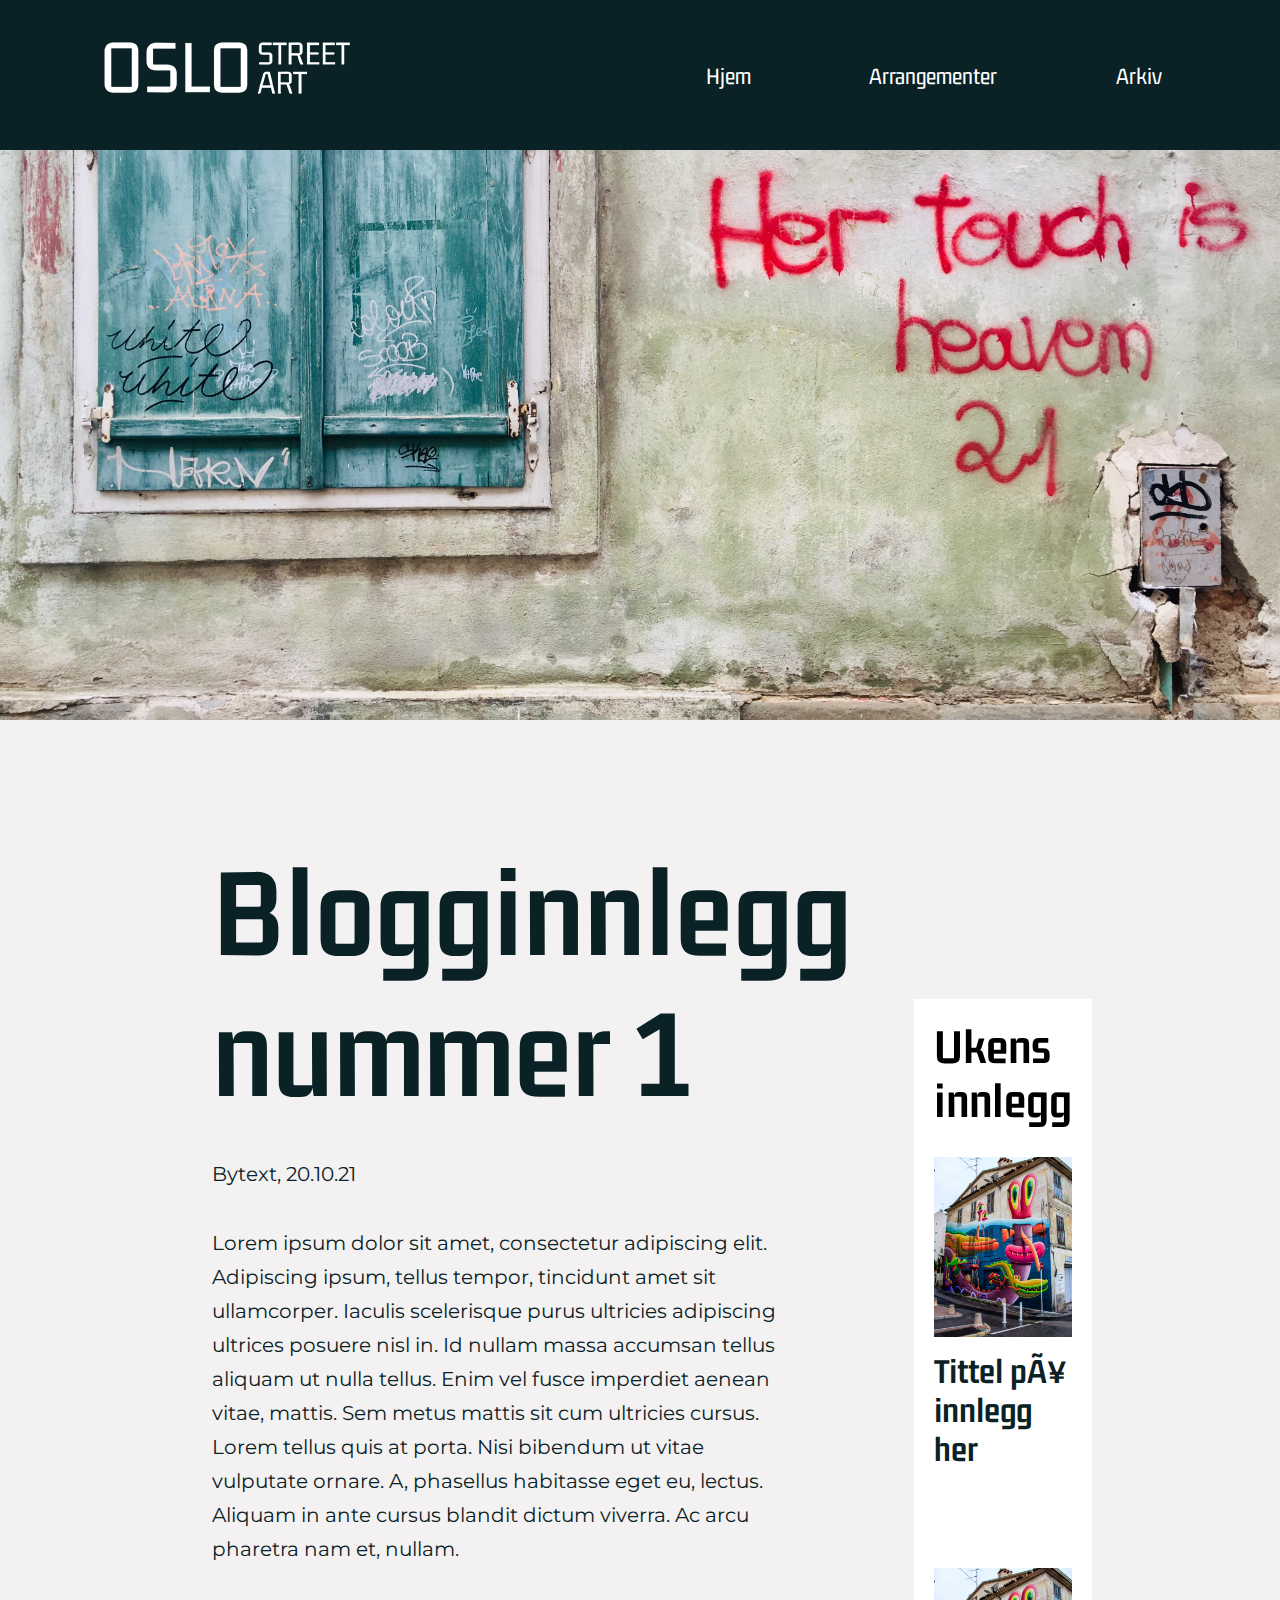
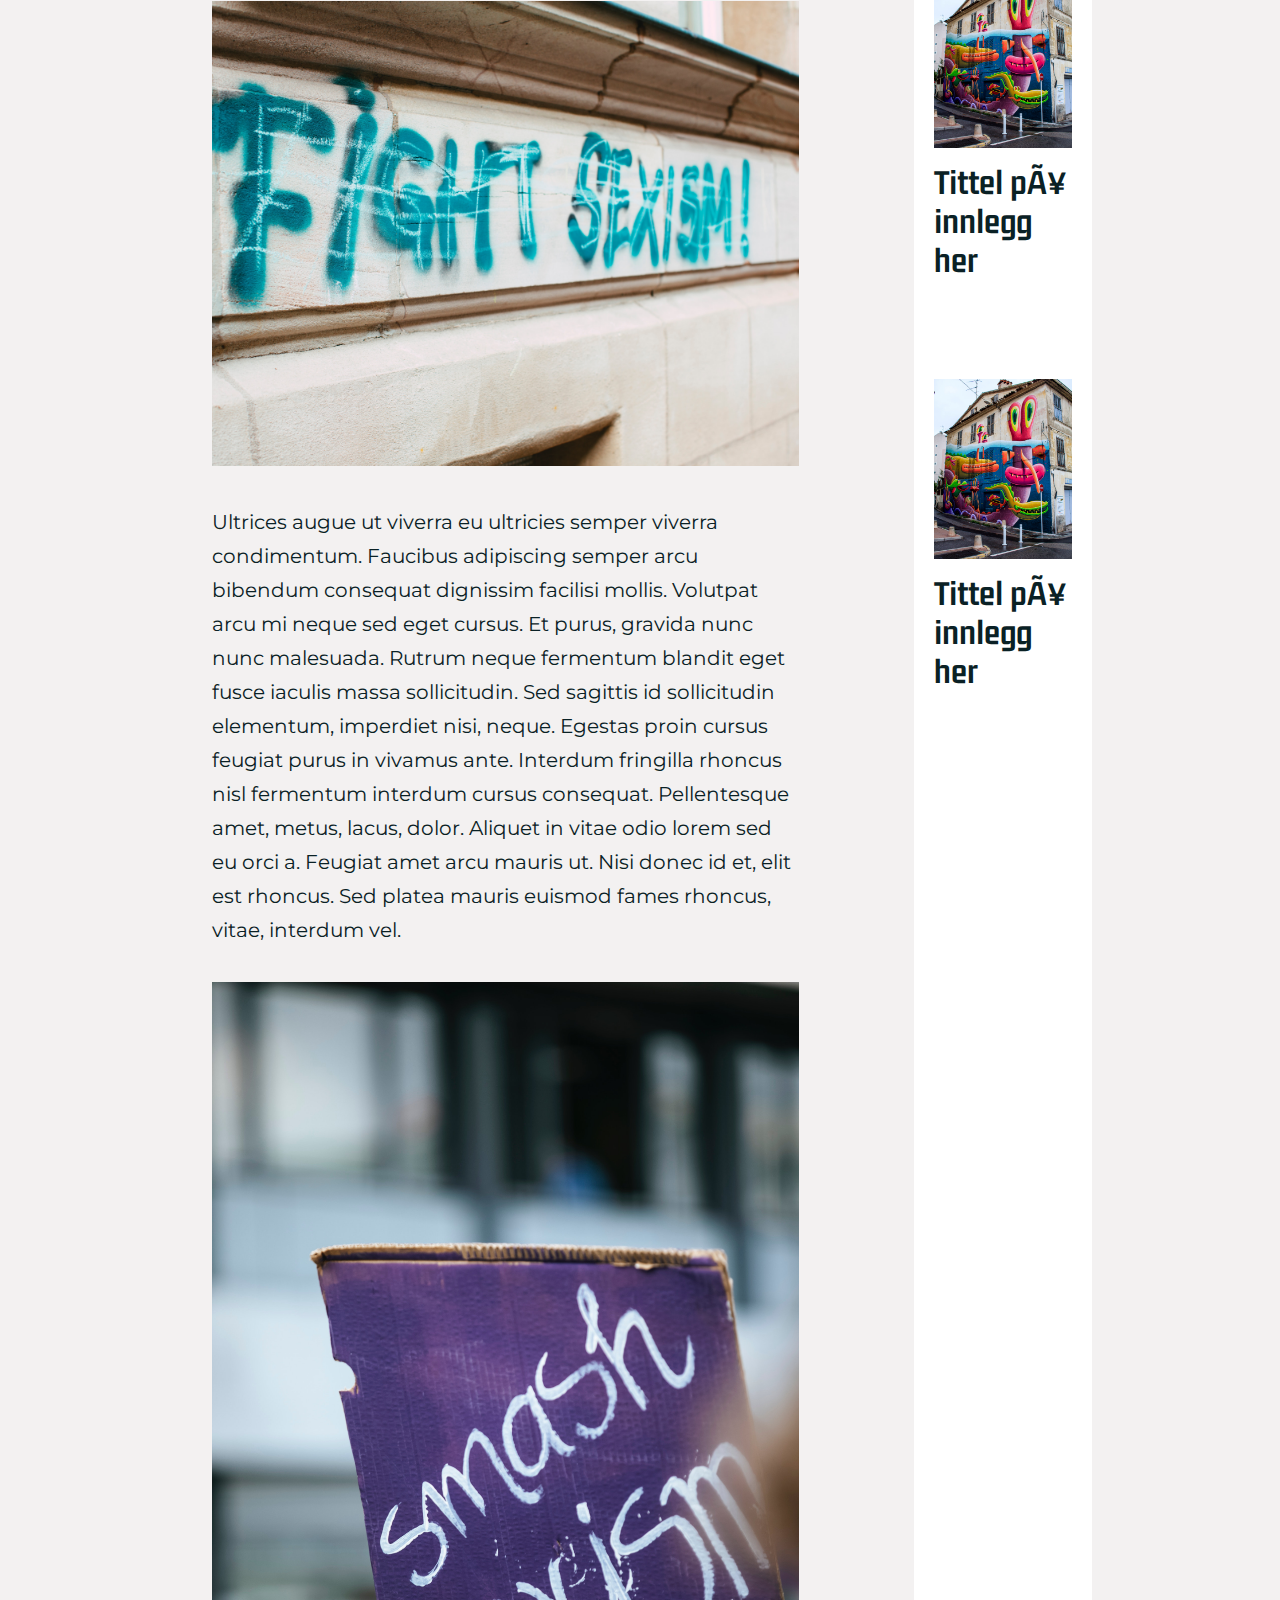
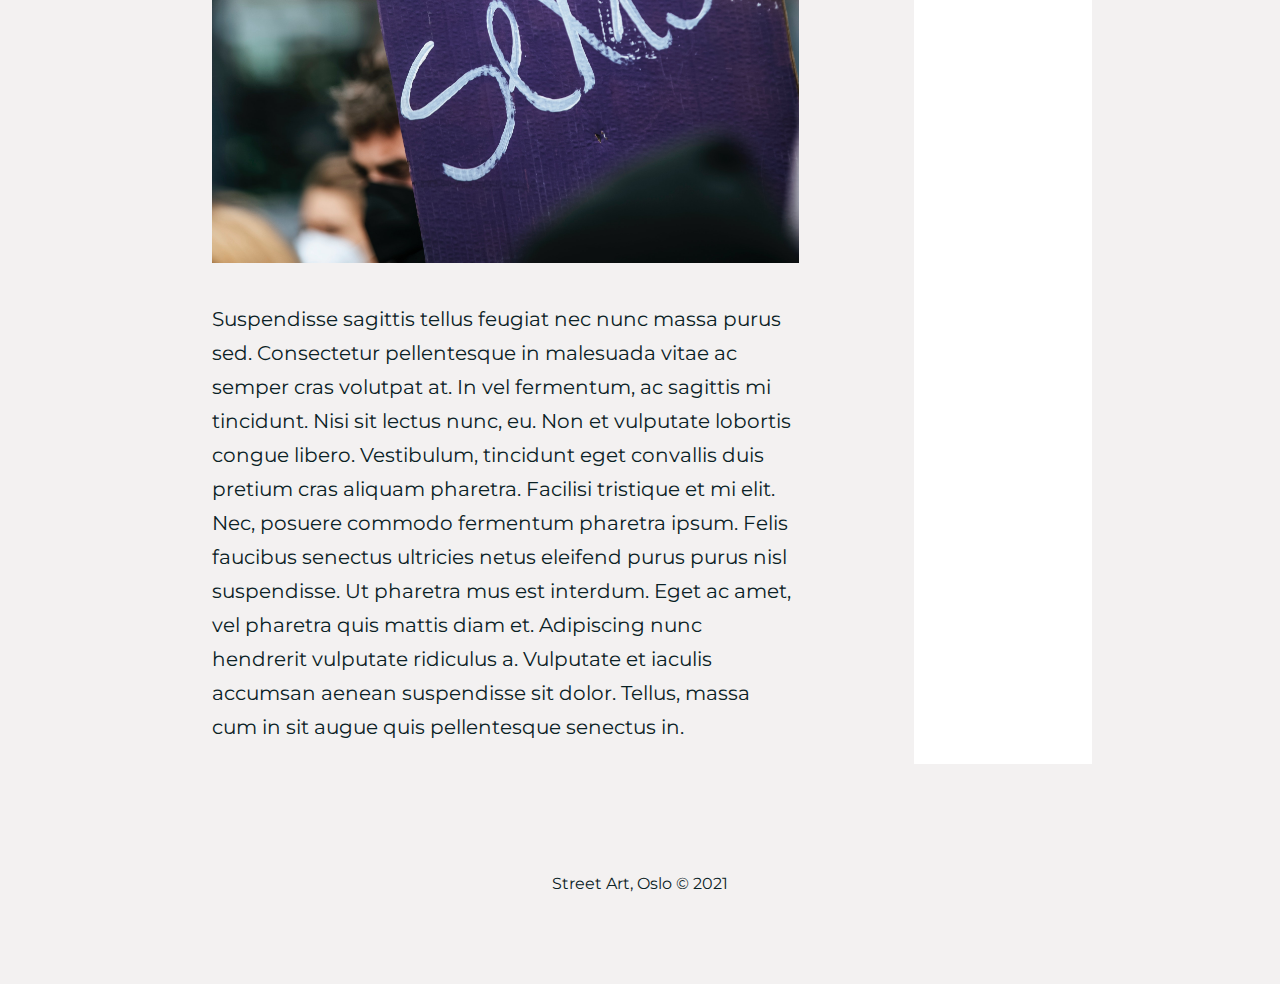
==== innlegg1.html @ 0a46782a "ting" ====
<!DOCTYPE html>
<html>
    <head>
        <meta charset="uft-8">
        <link rel="stylesheet" href="./css/reset.css">
        <link rel="stylesheet" href="./css/stylesheet.css">

    </head>
    <body>
        <header class="top-box" style="background-image: url(./assets/Images/topp-bilde.jpg)">
            <div class="top-bar">
                <div class="flex-item1">
                    <a href="./index.html">
                   <img src="./assets/Images/Logo.png" alt="Logoen til Oslo Street Art"></a>
                </div>
                <div class="flex-item2"> 
                    <nav>
                        <ul class="flex-menu">
                            <li class="mobile-hide"><a href="./index.html">Hjem</a></li>
                            <li><a href="./arrangementer.html">Arrangementer</a></li>
                            <li><a href="./arkiv.html">Arkiv</a></li>
                        </ul>
                    </nav>
                </div>    
            </div>
           
        </header>

    <main class="container-post">

       
        <section class="content-post">
            <h1>Blogginnlegg nummer 1</h1>
            <p> Bytext, 20.10.21</p>
            <p>Lorem ipsum dolor sit amet, consectetur adipiscing elit.
                Adipiscing ipsum, tellus tempor, tincidunt amet sit ullamcorper.
                Iaculis scelerisque purus ultricies adipiscing ultrices posuere nisl in. Id nullam massa accumsan tellus aliquam ut nulla tellus.
                Enim vel fusce imperdiet aenean vitae, mattis. Sem metus mattis sit cum ultricies cursus. Lorem tellus quis at porta. Nisi bibendum ut vitae vulputate ornare.
                A, phasellus habitasse eget eu, lectus. Aliquam in ante cursus blandit dictum viverra. Ac arcu pharetra nam et, nullam.</p>
            <img class="content-post-img-horizontal" src="./assets/Images/Innlegg 1/bilde1.jpg" alt="">
            <p>Ultrices augue ut viverra eu ultricies semper viverra condimentum.
                Faucibus adipiscing semper arcu bibendum consequat dignissim facilisi mollis.
                Volutpat arcu mi neque sed eget cursus. Et purus, gravida nunc nunc malesuada.
                Rutrum neque fermentum blandit eget fusce iaculis massa sollicitudin.
                Sed sagittis id sollicitudin elementum, imperdiet nisi, neque. Egestas proin cursus feugiat purus in vivamus ante.
                Interdum fringilla rhoncus nisl fermentum interdum cursus consequat. Pellentesque amet, metus, lacus, dolor.
                Aliquet in vitae odio lorem sed eu orci a. Feugiat amet arcu mauris ut. Nisi donec id et, elit est rhoncus.
                Sed platea mauris euismod fames rhoncus, vitae, interdum vel. </p>
            <img class="content-post-img-vertical" src="assets/Images/Innlegg 1/bilde2.jpg" alt="">
            <p>Suspendisse sagittis tellus feugiat nec nunc massa purus sed.
                Consectetur pellentesque in malesuada vitae ac semper cras volutpat at. In vel fermentum,
                ac sagittis mi tincidunt. Nisi sit lectus nunc, eu. Non et vulputate lobortis congue libero. Vestibulum,
                tincidunt eget convallis duis pretium cras aliquam pharetra. Facilisi tristique et mi elit.
                Nec, posuere commodo fermentum pharetra ipsum. Felis faucibus senectus ultricies netus eleifend purus purus nisl suspendisse.
                Ut pharetra mus est interdum. Eget ac amet, vel pharetra quis mattis diam et. Adipiscing nunc hendrerit vulputate ridiculus a.
                Vulputate et iaculis accumsan aenean suspendisse sit dolor. Tellus, massa cum in sit augue quis pellentesque senectus in.</p>
            
        </section>

        <section class="sidebar">
            <h2>Ukens innlegg</h2>

            <img src="./assets/Images/pexels-edoardo-colombo-1507856.jpg" >
            <h3>Tittel på innlegg her</h3>

            <img src="./assets/Images/pexels-edoardo-colombo-1507856.jpg" >
            <h3>Tittel på innlegg her</h3>


            <img src="./assets/Images/pexels-edoardo-colombo-1507856.jpg" >
            <h3>Tittel på innlegg her</h3>

                
            </div>
        </section>


    </main>

    <footer>
        <p>Street Art, Oslo &copy; 2021</p>
    </footer>
    </body>
</html>
---- css/stylesheet.css ----
@import url('https://fonts.googleapis.com/css2?family=Gemunu+Libre:wght@200;300;400;500;600;700;800&display=swap');
@import url('https://fonts.googleapis.com/css2?family=Montserrat:wght@300;400;500;600;700&display=swap');

html {
    font-size: 16px;
}

body {
    background-color: rgb(243, 241, 241);
}

footer {
    margin-top: 100px;
    height: 120px;
    width: 100%;
    background-color: rgb(243, 241, 241);
    text-align:center;

}


p {
    font-family: 'Montserrat', sans-serif;
    font-size: 16px;
    padding-top: 10px;
    color: #0A2125;
}

.bytext {
    font-family: 'montserrat', sans-serif;
    font-size: 12px;
    padding-top: 10px;
    color: #0A2125;
}



a {
    text-decoration: none;
    color: #0A2125;
}

a:hover {
    color: #F1B629;
}

h1 {
    font-size: 45px;
    color: #0A2125;
    font-family: 'gemunu libre', sans-serif;
}

h2 {
    font-size: 70px;
    font-family: 'gemunu libre', sans-serif;'
    color: #0A2125;
}



@media screen and (min-width: 1000px) {
    h2 {
        font-size: 36px;
        font-family: 'gemunu libre', sans-serif;'
        color: #0A2125;
    }
}

.top-box {
    width: 100vw;
    height:80vh ;
    background-color: chocolate;
    position: relative;
     background-size: cover;
     background-position: center;
}



.sitetitle {
    font-family:'Gemunu Libre', sans-serif;
    text-align: right;
    font-size: 250px;
    position: absolute;
    bottom: 20px;
    right: 70px;
    color: white;
    background-color: transparent;
}



@media screen and (min-width: 1000px) {
    .sitetitle {
        font-size: 250px;
        text-align: left;
        padding-left: 20px;
        background-color:#1D7761;

    } 
}

@media screen and (min-width: 1080px) {
    .sitetitle {
        font-size: 150px;
        
    } 
}

.top-bar {
    height: 150px;
    display: flex;
    background-color: #0A2125;
    align-content: center;
    align-items: center;
    flex-flow: row wrap;
}

.top-bar a {
    color: white;
    font-size: 40px;
}

@media screen and (min-width: 1000px) {
    .top-bar a {
        font-size: 24px;
    }
    
}

.top-bar a:hover {
    color: #F1B629;
}

.flex-item1 {
    flex-grow: 1;
    padding-left: 100px;
}



.flex-item2 {
    flex-grow: 2;
}

.top-box .top-bar .flex-item2 nav {
    width: 100%;
    font-family: 'Gemunu Libre', sans-serif;
    font-size: 25px;
    color: white;
}

.mobile-hide {
    display: none;
}

@media screen and (min-width: 1000px) {
    .mobile-hide {
        display: block;
    } 
}

.desktop-hide {
    display: block;
}

@media screen and (min-width: 1000px) {
    .desktop-hide {
        display: none;
    } 
}

.top-box .top-bar .flex-item2 nav .flex-menu { 
    display: flex;
    list-style: none;
    justify-content: space-evenly;
}

.container {
    width: 90vw;
    margin: auto;
    margin-top: 100px;
    }

@media screen and (min-width: 1000px) {
    .container {
    width: 75vw;
    margin: auto;
    margin-top: 100px;
    }
}


.section1 {
    margin-top: 20px;
    text-align: left;
    display: grid;
    grid-template-columns: repeat(auto-fit, minmax(800px, 1fr));
}

@media screen and (min-width: 1000px) {
    .section1 {
        margin-top: 20px;
        text-align: left;
        display: grid;
        grid-template-columns: repeat(auto-fit, minmax(335px, 1fr));
    }

}

.item1 {
    width: 800px;
    height: 900px;
    margin-bottom: 40px;

    background-color: #fff;
}

@media screen and (min-width: 1000px) {
    .item1 {
        width: 335px;
        height: 425px;
        margin-bottom: 40px;
    
        background-color: #fff;
    }
}

.item1 > img {
    width: 100%;
    height: 700px;
    object-fit: cover;
}

@media screen and (min-width: 1000px) {
    .item1 > img {
        width: 100%;
        height: 210px;
        object-fit: cover;
    }
}

.item1 p {
    padding-left: 15px;
    padding-right: 15px;
    padding-top: 10px;
}

.item1 h2 {
    padding-left: 15px;
    padding-right: 15px;
    padding-top: 10px;
}




.section2 {
    margin-top: 20px;
    text-align: left;
    display: grid;

}

.arrangement {
    width: 100%;
    height: 425px;
    background-color: white;
    margin-bottom: 40px;

}

.arrangement img {
    width: 100%;
    height: 335px;
    object-fit: cover;
}

.arrangement-text {
    display: grid;
    grid-template-columns: repeat(2, 1fr);
}

.arrangement h2 {
    padding-left: 30px;
    padding-top: 20px;
}

.arrangement p {
    padding-right: 30px;
    padding-top: 35px;
    text-align: right;
}



.container-post {
    width: 100vw;
    margin: auto;
    margin-top: 100px;
    display: flex;
    gap: 50px;
    flex-flow: row wrap;
}

@media screen and (min-width: 1000px) {
    .container-post {
        width: 70vw;
        flex-flow: row nowrap;
    }
}

.content-post{
    margin-left: auto;
    padding:20px;
    margin-left: 5%;
    margin-right: 5%;
}

@media screen and (min-width: 1000px) {
    .content-post{
        width: 70%;
        margin: auto;
        padding:20px;
        
    }
}

.content-post-img-horizontal{
    width: 100%;
    height: 500px;
    object-fit: cover;
    padding-top: 35px;
}

.content-post-img-vertical {
    width: 100%;
    object-fit:cover;
    padding-top: 35px;

}

.content-post h1{
    font-size: 160px;
}

@media screen and (min-width: 1000px) {
    .content-post h1{
        font-size: 130px;
    }
}

.content-post p {
    font-size: 20px;
    padding-top: 35px;
    line-height: 1.7;
}

@media screen and (min-width: 1000px) {
    .content-post p{

    }
}

.sidebar {
    width: 100vw;
    background-color: white;
    padding: 20px;
    margin-left: 5%;
    margin-right: 5%;
    margin-top: 20%;
    
}

.sidebar img {
    width: 100%;
    height: 600px;
    object-fit: cover;
    padding-top: 30px;
}
.sidebar h2{
    font-size: 100px;
}
.sidebar h3 {
    padding-top: 10px;
    padding-bottom: 70px;
    font-size: 72px;
    font-family: 'gemunu libre', sans-serif;
    color: #0A2125;

}
@media screen and (min-width: 1000px) {
    .sidebar {
        width: 30%;;
    }
    .sidebar img {
        height: 210px;
        width: 100%;
    }

    .sidebar h2 {
        font-size: 50px;
    }
    
    .sidebar h3 {
        font-size: 36px;
    }
    
}
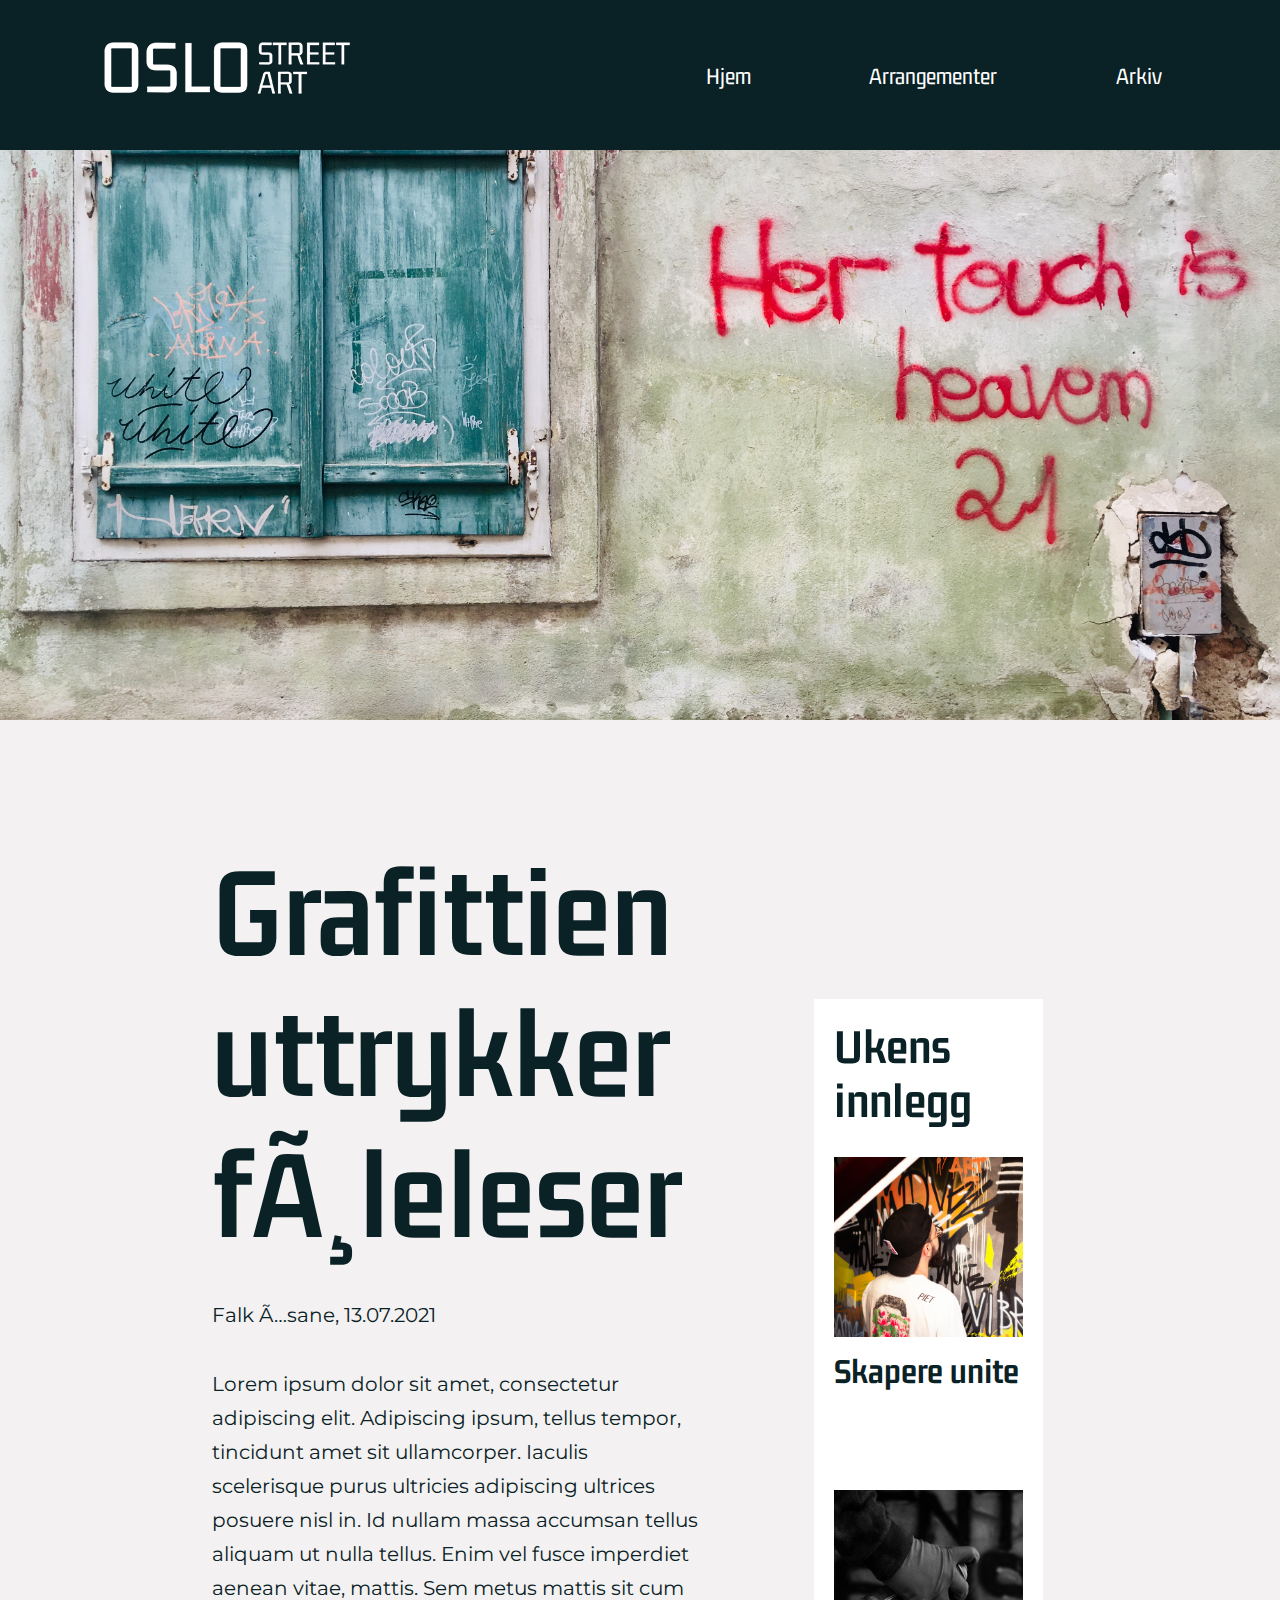
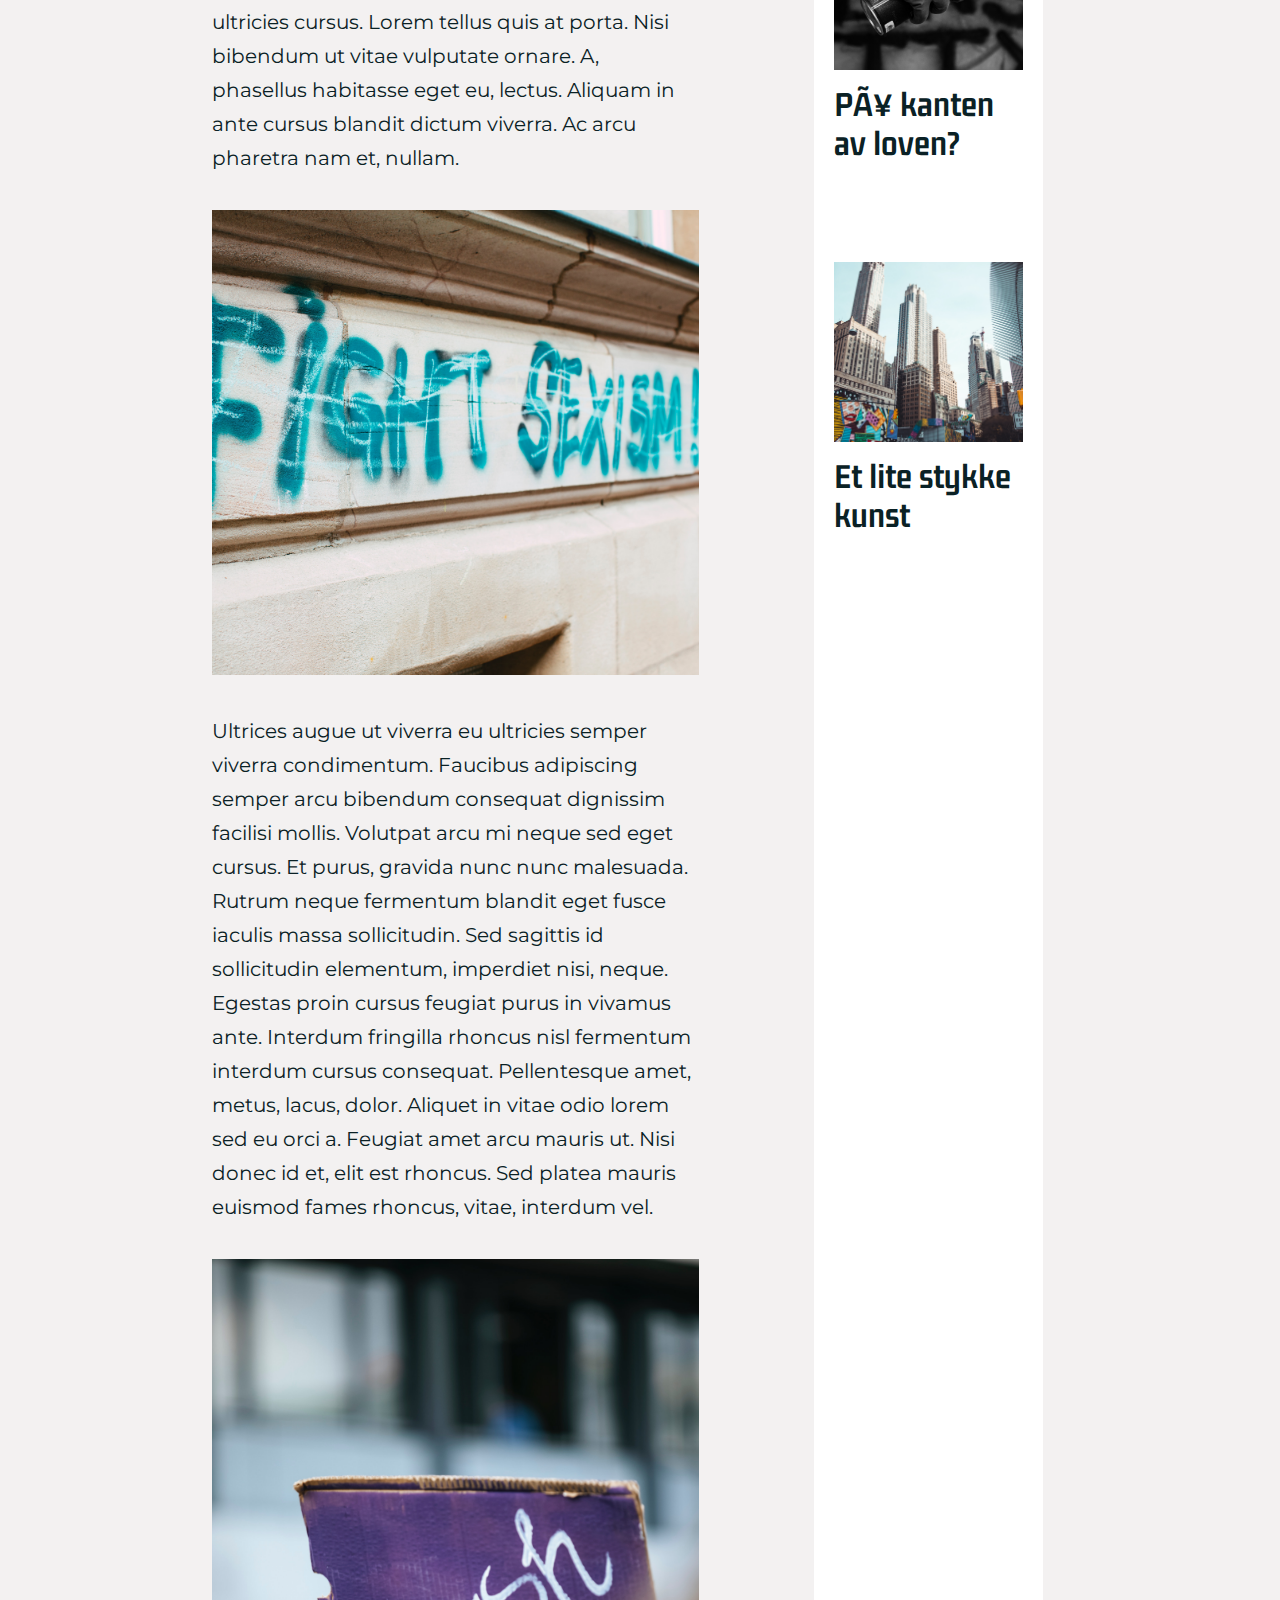
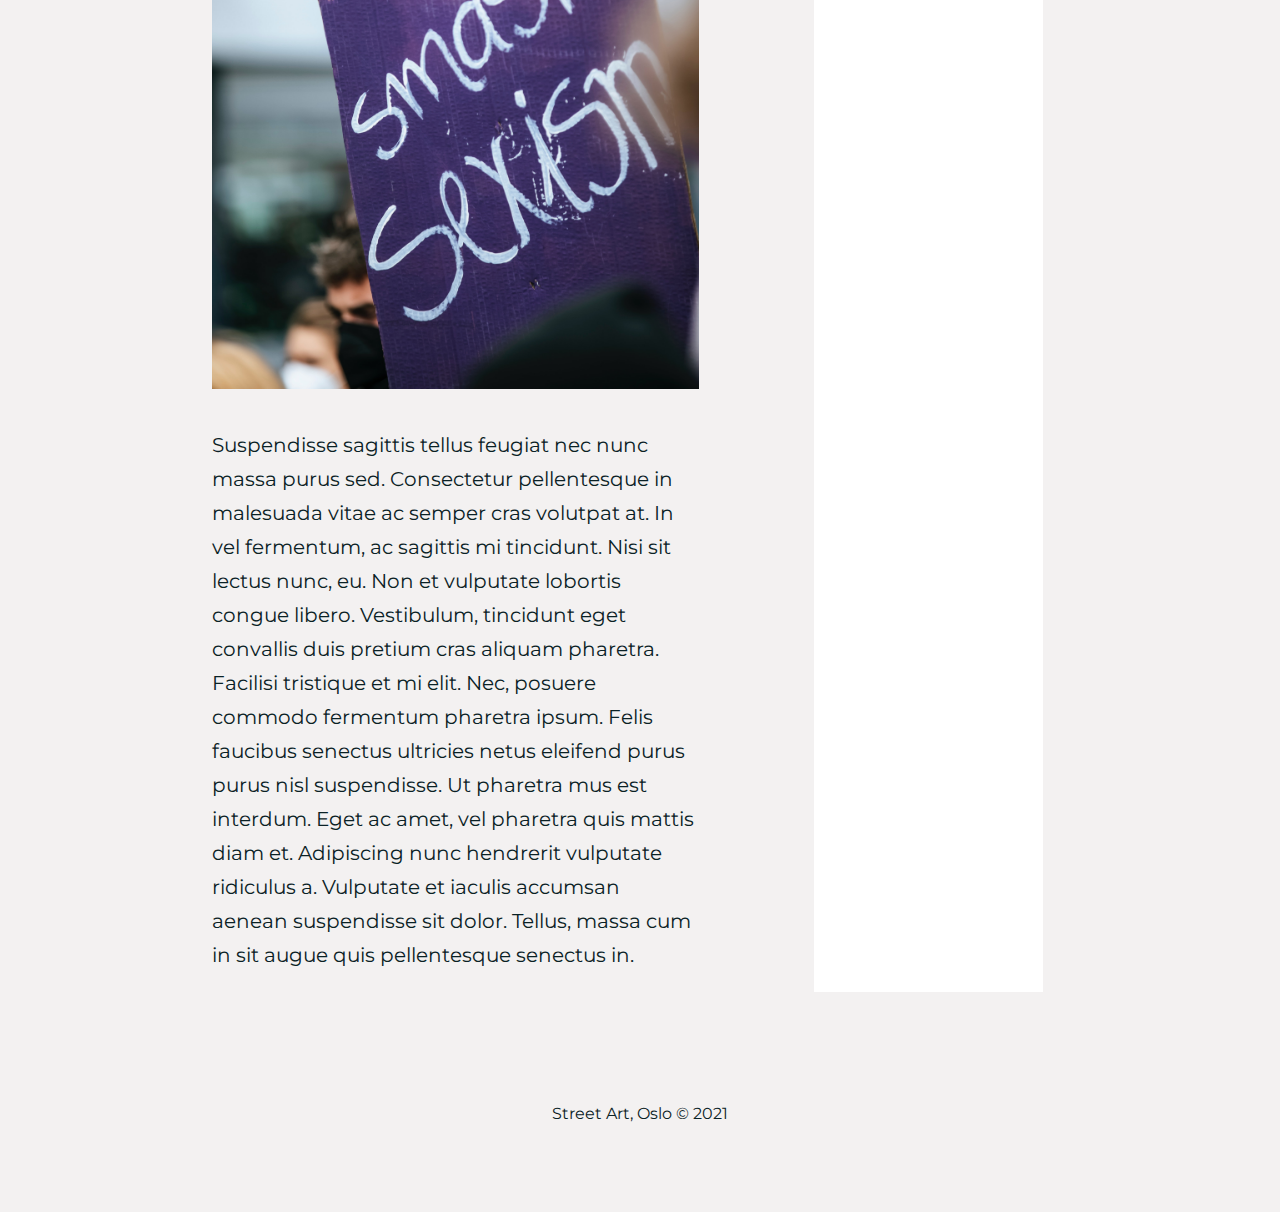
==== commit 6c67a297: "siste" ====
--- a/innlegg1.html
+++ b/innlegg1.html
@@ -7,7 +7,7 @@
 
     </head>
     <body>
-        <header class="top-box" style="background-image: url(./assets/Images/topp-bilde.jpg)">
+        <header class="top-box" style="background-image: url(./assets/Images/innlegg2.jpg) ;background-position: 100% 30%;">
             <div class="top-bar">
                 <div class="flex-item1">
                     <a href="./index.html">
@@ -30,8 +30,8 @@
 
        
         <section class="content-post">
-            <h1>Blogginnlegg nummer 1</h1>
-            <p> Bytext, 20.10.21</p>
+            <h1>Grafittien uttrykker føleleser</h1>
+            <p> Falk Åsane, 13.07.2021</p>
             <p>Lorem ipsum dolor sit amet, consectetur adipiscing elit.
                 Adipiscing ipsum, tellus tempor, tincidunt amet sit ullamcorper.
                 Iaculis scelerisque purus ultricies adipiscing ultrices posuere nisl in. Id nullam massa accumsan tellus aliquam ut nulla tellus.
@@ -60,15 +60,15 @@
         <section class="sidebar">
             <h2>Ukens innlegg</h2>
 
-            <img src="./assets/Images/pexels-edoardo-colombo-1507856.jpg" >
-            <h3>Tittel på innlegg her</h3>
+            <img src="./assets/Images/innlegg1.jpg" alt="Ung mann med skjegg og capsen bak frem står med ryggen til kameraet og ser på en grafitti-vegg" >
+            <h3>Skapere unite</h3>
 
-            <img src="./assets/Images/pexels-edoardo-colombo-1507856.jpg" >
-            <h3>Tittel på innlegg her</h3>
+            <img src="./assets/Images/innlegg3.jpg" alt="svart-hvitt bilde av en hånd med hanske som holder en sprayboks">
+            <h3>På kanten av loven?</h3>
 
 
-            <img src="./assets/Images/pexels-edoardo-colombo-1507856.jpg" >
-            <h3>Tittel på innlegg her</h3>
+            <img src="./assets/Images/innlegg4.jpg"alt="skyskrapere i bakgrunnen med lavere vegger fulle av grafitti forran" >
+            <h3>Et lite stykke kunst</h3>
 
                 
             </div>
--- a/css/stylesheet.css
+++ b/css/stylesheet.css
@@ -21,23 +21,37 @@
 
 p {
     font-family: 'Montserrat', sans-serif;
+    font-size: 30px;
+    padding-top: 10px;
+    color: #0A2125;
+    line-height: 1.5;
+}
+
+@media screen and (min-width: 1000px) {
+    p {
+        font-size: 16px;
+    }
+
+}
+
+
+.bytext {
+    font-family: 'montserrat', sans-serif;
     font-size: 16px;
     padding-top: 10px;
     color: #0A2125;
 }
 
-.bytext {
-    font-family: 'montserrat', sans-serif;
-    font-size: 12px;
-    padding-top: 10px;
-    color: #0A2125;
-}
-
-
+@media screen and (min-width: 1000px) {
+    .bytext {
+        font-size: 12px;
+    }
+}
 
 a {
     text-decoration: none;
     color: #0A2125;
+    font-family: 'montserrat', sans-serif;
 }
 
 a:hover {
@@ -45,10 +59,17 @@
 }
 
 h1 {
-    font-size: 45px;
+    font-size: 100px;
     color: #0A2125;
     font-family: 'gemunu libre', sans-serif;
 }
+
+@media screen and (min-width: 1000px) {
+    h1 {
+        font-size: 45px;
+    }
+}
+
 
 h2 {
     font-size: 70px;
@@ -56,12 +77,10 @@
     color: #0A2125;
 }
 
-
-
 @media screen and (min-width: 1000px) {
     h2 {
         font-size: 36px;
-        font-family: 'gemunu libre', sans-serif;'
+        font-family: 'gemunu libre', sans-serif;
         color: #0A2125;
     }
 }
@@ -86,6 +105,7 @@
     right: 70px;
     color: white;
     background-color: transparent;
+    text-shadow: 15px 15px #0A2125;
 }
 
 
@@ -96,6 +116,7 @@
         text-align: left;
         padding-left: 20px;
         background-color:#1D7761;
+        text-shadow: none;
 
     } 
 }
@@ -119,6 +140,8 @@
 .top-bar a {
     color: white;
     font-size: 40px;
+    font-family:'Gemunu Libre', sans-serif;
+
 }
 
 @media screen and (min-width: 1000px) {
@@ -209,8 +232,8 @@
 }
 
 .item1 {
-    width: 800px;
-    height: 900px;
+    width: 100%;
+    height: 800px;
     margin-bottom: 40px;
 
     background-color: #fff;
@@ -226,9 +249,10 @@
     }
 }
 
+
 .item1 > img {
     width: 100%;
-    height: 700px;
+    height: 500px;
     object-fit: cover;
 }
 
@@ -237,22 +261,74 @@
         width: 100%;
         height: 210px;
         object-fit: cover;
+        object-position: center;
+    }
+}
+
+.item2 {
+    width: 100%;
+    height: 800px;
+    margin-bottom: 40px;
+
+    background-color: #fff;
+}
+
+@media screen and (min-width: 1000px) {
+    .item2 {
+        width: 335px;
+        height: 425px;
+        margin-bottom: 40px;
+    
+        background-color: #fff;
+    }
+}
+
+.item2 > img {
+    width: 100%;
+    height: 500px;
+    object-fit: cover;
+}
+
+@media screen and (min-width: 1000px) {
+    .item2 > img {
+        width: 100%;
+        height: 210px;
+        object-fit: cover;
+        object-position: center;
+        object-position: bottom;
     }
 }
 
 .item1 p {
+    padding-left: 5%;
+    padding-right: 5%;
+    padding-top: 3%;
+}
+
+
+
+@media screen and (min-width: 1000px) {
+    .item1 p {
     padding-left: 15px;
     padding-right: 15px;
     padding-top: 10px;
+    }
 }
 
 .item1 h2 {
-    padding-left: 15px;
-    padding-right: 15px;
-    padding-top: 10px;
-}
-
-
+    padding-left: 5%;
+    padding-right: 5%;
+    padding-top: 3%;
+}
+
+@media screen and (min-width: 1000px) {
+    .item1 h2 {
+        padding-left: 15px;
+        padding-right: 15px;
+        padding-top: 10px;
+    }
+
+}
 
 
 .section2 {
@@ -264,9 +340,46 @@
 
 .arrangement {
     width: 100%;
-    height: 425px;
     background-color: white;
     margin-bottom: 40px;
+    padding-bottom: 40px;
+
+}
+@media screen and (min-width: 1000px) {
+    .arrangement {
+        width: 100%;
+        height: 425px;
+        background-color: white;
+        margin-bottom: 40px;
+    }
+}
+
+.arrangement2 {
+    width: 100%;
+
+    background-color: white;
+    margin-bottom: 40px;
+
+}
+@media screen and (min-width: 1000px) {
+    .arrangement2 {
+        width: 100%;
+        height: 425px;
+        background-color: white;
+        margin-bottom: 40px;
+    }
+}
+
+.tilarkiv {
+    margin-bottom: 100px;
+    font-size: 30px;
+}
+
+@media screen and (min-width: 1000px) {
+    .tilarkiv {
+        margin-bottom: 100px;
+        font-size: 16px;
+    }
 
 }
 
@@ -274,6 +387,13 @@
     width: 100%;
     height: 335px;
     object-fit: cover;
+}
+
+.arrangement2 img {
+    width: 100%;
+    height: 335px;
+    object-fit: cover;
+    object-position: 50% 10%;
 }
 
 .arrangement-text {
